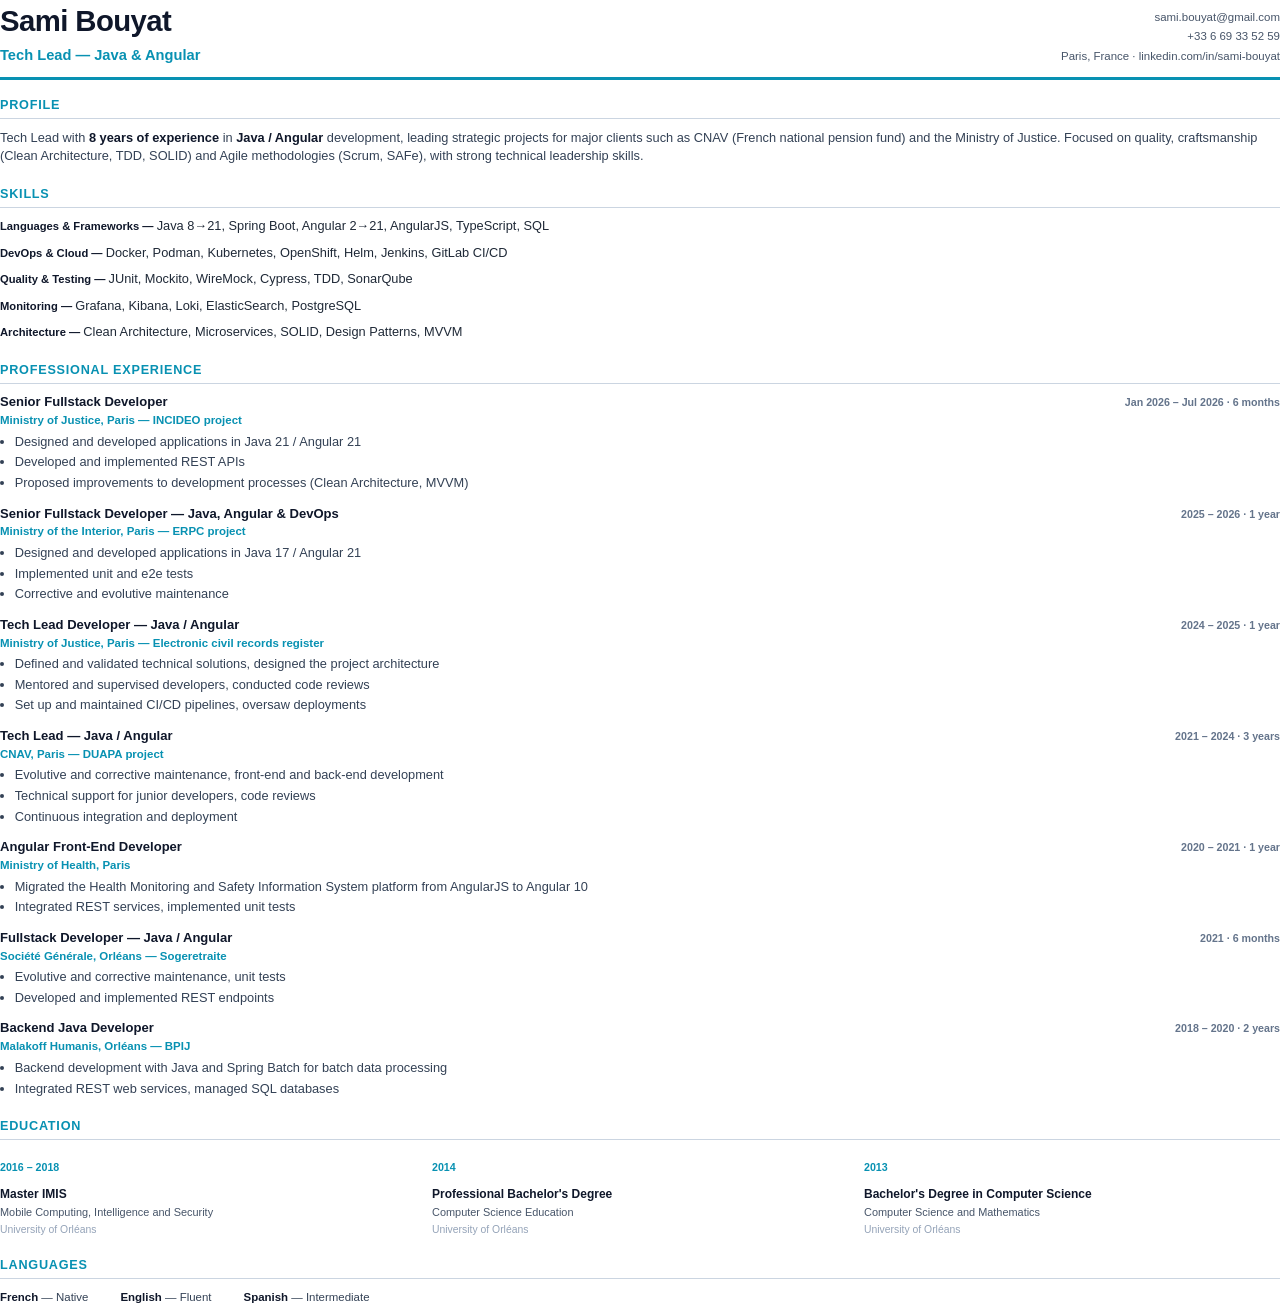
==== cv-src/cv-en.html @ e9520023 "Ajoute un bouton de téléchargement du CV (FR/EN) dans la nav Génère deux CV PDF (une page condensée," ====
<!DOCTYPE html>
<html lang="en">
<head>
<meta charset="UTF-8">
<title>CV — Sami Bouyat</title>
<style>
  @page { size: A4; margin: 16mm 18mm; }
  * { box-sizing: border-box; }
  body {
    margin: 0;
    font-family: 'Helvetica Neue', Arial, sans-serif;
    color: #1f2937;
    font-size: 9.6pt;
    line-height: 1.45;
  }
  .header { display: flex; justify-content: space-between; align-items: flex-end; border-bottom: 2.5pt solid #0891b2; padding-bottom: 8pt; margin-bottom: 12pt; }
  .name { font-size: 22pt; font-weight: 700; color: #0f172a; margin: 0; letter-spacing: -0.02em; }
  .role { font-size: 11pt; font-weight: 600; color: #0891b2; margin: 2pt 0 0; }
  .contact { text-align: right; font-size: 8.6pt; color: #475569; line-height: 1.7; }
  .contact a { color: #475569; text-decoration: none; }

  h2.section {
    font-size: 9.5pt;
    text-transform: uppercase;
    letter-spacing: 0.06em;
    color: #0891b2;
    border-bottom: 0.75pt solid #cbd5e1;
    padding-bottom: 3pt;
    margin: 14pt 0 7pt;
  }
  h2.section:first-of-type { margin-top: 0; }

  .profile { margin: 0; color: #334155; }
  .profile strong { color: #0f172a; }

  .tags { display: flex; flex-wrap: wrap; gap: 4pt; margin: 0; }
  .tag {
    font-size: 7.8pt;
    color: #0f172a;
    background: #f1f5f9;
    border: 0.5pt solid #dbe3ec;
    border-radius: 8pt;
    padding: 2.2pt 7pt;
  }
  .skill-row { margin-bottom: 6pt; }
  .skill-row .cat { font-weight: 700; font-size: 8.4pt; color: #0f172a; display: inline; }

  .job { margin-bottom: 9pt; page-break-inside: avoid; }
  .job-head { display: flex; justify-content: space-between; align-items: baseline; gap: 8pt; }
  .job-title { font-weight: 700; font-size: 9.8pt; color: #0f172a; }
  .job-date { font-size: 8pt; color: #64748b; white-space: nowrap; font-weight: 600; }
  .job-company { font-size: 8.6pt; color: #0891b2; font-weight: 600; margin: 0 0 3pt; }
  .job ul { margin: 2pt 0 0; padding-left: 11pt; }
  .job li { margin-bottom: 1.5pt; color: #334155; }

  .edu-grid { display: flex; gap: 12pt; }
  .edu-item { flex: 1; }
  .edu-date { font-size: 8pt; color: #0891b2; font-weight: 700; }
  .edu-title { font-weight: 700; font-size: 9pt; color: #0f172a; margin: 1pt 0; }
  .edu-sub { font-size: 8.2pt; color: #475569; margin: 0; }
  .edu-school { font-size: 7.8pt; color: #94a3b8; margin: 1pt 0 0; }

  .lang-row { display: flex; gap: 24pt; }
  .lang-item { font-size: 8.6pt; color: #334155; }
  .lang-item b { color: #0f172a; }
</style>
</head>
<body>

  <div class="header">
    <div>
      <p class="name">Sami Bouyat</p>
      <p class="role">Tech Lead — Java &amp; Angular</p>
    </div>
    <div class="contact">
      sami.bouyat@gmail.com<br>
      +33 6 69 33 52 59<br>
      Paris, France · linkedin.com/in/sami-bouyat
    </div>
  </div>

  <h2 class="section">Profile</h2>
  <p class="profile">
    Tech Lead with <strong>8 years of experience</strong> in <strong>Java / Angular</strong> development, leading strategic
    projects for major clients such as CNAV (French national pension fund) and the Ministry of Justice. Focused on quality,
    craftsmanship (Clean Architecture, TDD, SOLID) and Agile methodologies (Scrum, SAFe), with strong technical leadership skills.
  </p>

  <h2 class="section">Skills</h2>
  <div class="skill-row"><span class="cat">Languages &amp; Frameworks — </span><span class="tags" style="display:inline">Java 8→21, Spring Boot, Angular 2→21, AngularJS, TypeScript, SQL</span></div>
  <div class="skill-row"><span class="cat">DevOps &amp; Cloud — </span><span class="tags" style="display:inline">Docker, Podman, Kubernetes, OpenShift, Helm, Jenkins, GitLab CI/CD</span></div>
  <div class="skill-row"><span class="cat">Quality &amp; Testing — </span><span class="tags" style="display:inline">JUnit, Mockito, WireMock, Cypress, TDD, SonarQube</span></div>
  <div class="skill-row"><span class="cat">Monitoring — </span><span class="tags" style="display:inline">Grafana, Kibana, Loki, ElasticSearch, PostgreSQL</span></div>
  <div class="skill-row"><span class="cat">Architecture — </span><span class="tags" style="display:inline">Clean Architecture, Microservices, SOLID, Design Patterns, MVVM</span></div>

  <h2 class="section">Professional Experience</h2>

  <div class="job">
    <div class="job-head"><span class="job-title">Senior Fullstack Developer</span><span class="job-date">Jan 2026 – Jul 2026 · 6 months</span></div>
    <p class="job-company">Ministry of Justice, Paris — INCIDEO project</p>
    <ul>
      <li>Designed and developed applications in Java 21 / Angular 21</li>
      <li>Developed and implemented REST APIs</li>
      <li>Proposed improvements to development processes (Clean Architecture, MVVM)</li>
    </ul>
  </div>

  <div class="job">
    <div class="job-head"><span class="job-title">Senior Fullstack Developer — Java, Angular &amp; DevOps</span><span class="job-date">2025 – 2026 · 1 year</span></div>
    <p class="job-company">Ministry of the Interior, Paris — ERPC project</p>
    <ul>
      <li>Designed and developed applications in Java 17 / Angular 21</li>
      <li>Implemented unit and e2e tests</li>
      <li>Corrective and evolutive maintenance</li>
    </ul>
  </div>

  <div class="job">
    <div class="job-head"><span class="job-title">Tech Lead Developer — Java / Angular</span><span class="job-date">2024 – 2025 · 1 year</span></div>
    <p class="job-company">Ministry of Justice, Paris — Electronic civil records register</p>
    <ul>
      <li>Defined and validated technical solutions, designed the project architecture</li>
      <li>Mentored and supervised developers, conducted code reviews</li>
      <li>Set up and maintained CI/CD pipelines, oversaw deployments</li>
    </ul>
  </div>

  <div class="job">
    <div class="job-head"><span class="job-title">Tech Lead — Java / Angular</span><span class="job-date">2021 – 2024 · 3 years</span></div>
    <p class="job-company">CNAV, Paris — DUAPA project</p>
    <ul>
      <li>Evolutive and corrective maintenance, front-end and back-end development</li>
      <li>Technical support for junior developers, code reviews</li>
      <li>Continuous integration and deployment</li>
    </ul>
  </div>

  <div class="job">
    <div class="job-head"><span class="job-title">Angular Front-End Developer</span><span class="job-date">2020 – 2021 · 1 year</span></div>
    <p class="job-company">Ministry of Health, Paris</p>
    <ul>
      <li>Migrated the Health Monitoring and Safety Information System platform from AngularJS to Angular 10</li>
      <li>Integrated REST services, implemented unit tests</li>
    </ul>
  </div>

  <div class="job">
    <div class="job-head"><span class="job-title">Fullstack Developer — Java / Angular</span><span class="job-date">2021 · 6 months</span></div>
    <p class="job-company">Société Générale, Orléans — Sogeretraite</p>
    <ul>
      <li>Evolutive and corrective maintenance, unit tests</li>
      <li>Developed and implemented REST endpoints</li>
    </ul>
  </div>

  <div class="job">
    <div class="job-head"><span class="job-title">Backend Java Developer</span><span class="job-date">2018 – 2020 · 2 years</span></div>
    <p class="job-company">Malakoff Humanis, Orléans — BPIJ</p>
    <ul>
      <li>Backend development with Java and Spring Batch for batch data processing</li>
      <li>Integrated REST web services, managed SQL databases</li>
    </ul>
  </div>

  <h2 class="section">Education</h2>
  <div class="edu-grid">
    <div class="edu-item">
      <p class="edu-date">2016 – 2018</p>
      <p class="edu-title">Master IMIS</p>
      <p class="edu-sub">Mobile Computing, Intelligence and Security</p>
      <p class="edu-school">University of Orléans</p>
    </div>
    <div class="edu-item">
      <p class="edu-date">2014</p>
      <p class="edu-title">Professional Bachelor's Degree</p>
      <p class="edu-sub">Computer Science Education</p>
      <p class="edu-school">University of Orléans</p>
    </div>
    <div class="edu-item">
      <p class="edu-date">2013</p>
      <p class="edu-title">Bachelor's Degree in Computer Science</p>
      <p class="edu-sub">Computer Science and Mathematics</p>
      <p class="edu-school">University of Orléans</p>
    </div>
  </div>

  <h2 class="section">Languages</h2>
  <div class="lang-row">
    <span class="lang-item"><b>French</b> — Native</span>
    <span class="lang-item"><b>English</b> — Fluent</span>
    <span class="lang-item"><b>Spanish</b> — Intermediate</span>
  </div>

</body>
</html>
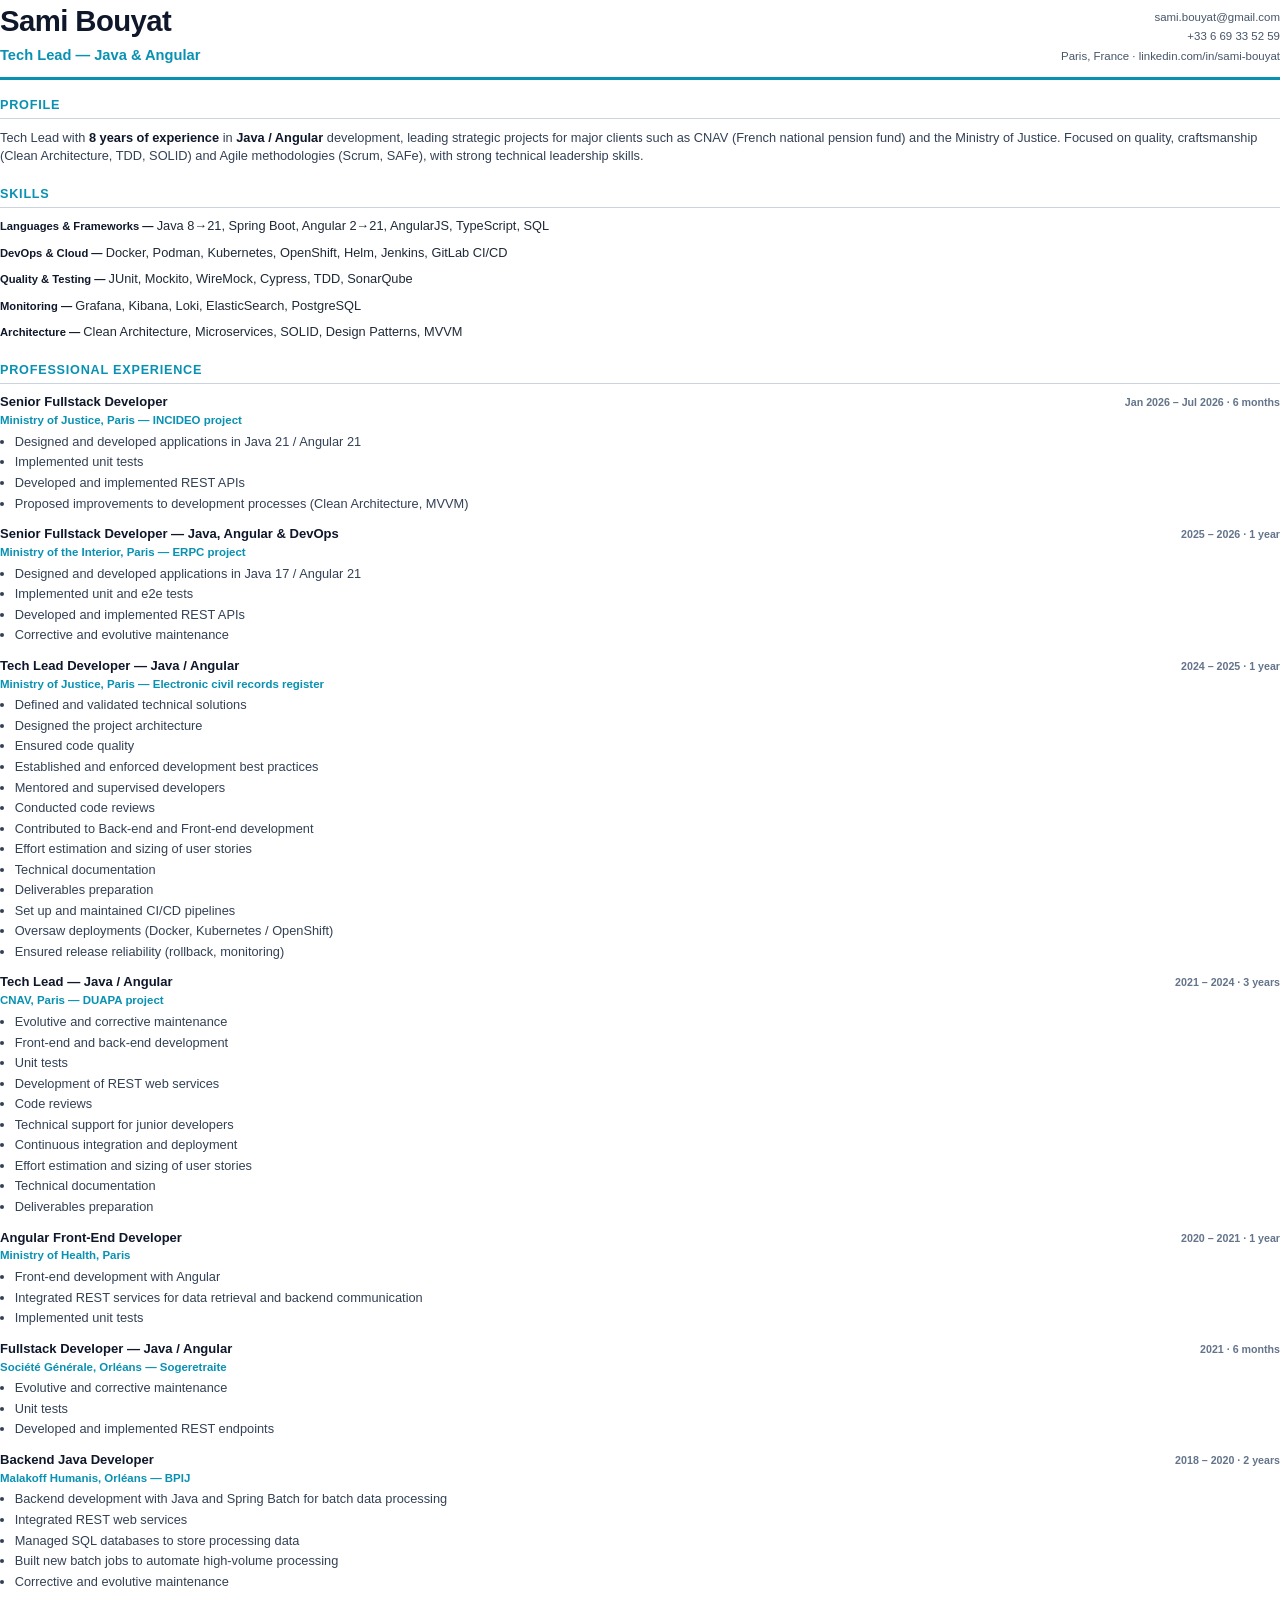
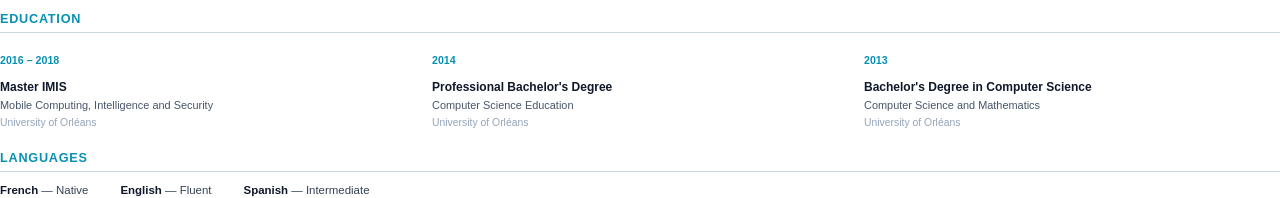
==== commit deee0112: "Complète les CV PDF avec tous les bullet points du CV source Les CV téléchargeables (FR/EN) reprenne" ====
--- a/cv-src/cv-en.html
+++ b/cv-src/cv-en.html
@@ -100,6 +100,7 @@
     <p class="job-company">Ministry of Justice, Paris — INCIDEO project</p>
     <ul>
       <li>Designed and developed applications in Java 21 / Angular 21</li>
+      <li>Implemented unit tests</li>
       <li>Developed and implemented REST APIs</li>
       <li>Proposed improvements to development processes (Clean Architecture, MVVM)</li>
     </ul>
@@ -111,6 +112,7 @@
     <ul>
       <li>Designed and developed applications in Java 17 / Angular 21</li>
       <li>Implemented unit and e2e tests</li>
+      <li>Developed and implemented REST APIs</li>
       <li>Corrective and evolutive maintenance</li>
     </ul>
   </div>
@@ -119,9 +121,19 @@
     <div class="job-head"><span class="job-title">Tech Lead Developer — Java / Angular</span><span class="job-date">2024 – 2025 · 1 year</span></div>
     <p class="job-company">Ministry of Justice, Paris — Electronic civil records register</p>
     <ul>
-      <li>Defined and validated technical solutions, designed the project architecture</li>
-      <li>Mentored and supervised developers, conducted code reviews</li>
-      <li>Set up and maintained CI/CD pipelines, oversaw deployments</li>
+      <li>Defined and validated technical solutions</li>
+      <li>Designed the project architecture</li>
+      <li>Ensured code quality</li>
+      <li>Established and enforced development best practices</li>
+      <li>Mentored and supervised developers</li>
+      <li>Conducted code reviews</li>
+      <li>Contributed to Back-end and Front-end development</li>
+      <li>Effort estimation and sizing of user stories</li>
+      <li>Technical documentation</li>
+      <li>Deliverables preparation</li>
+      <li>Set up and maintained CI/CD pipelines</li>
+      <li>Oversaw deployments (Docker, Kubernetes / OpenShift)</li>
+      <li>Ensured release reliability (rollback, monitoring)</li>
     </ul>
   </div>
 
@@ -129,9 +141,16 @@
     <div class="job-head"><span class="job-title">Tech Lead — Java / Angular</span><span class="job-date">2021 – 2024 · 3 years</span></div>
     <p class="job-company">CNAV, Paris — DUAPA project</p>
     <ul>
-      <li>Evolutive and corrective maintenance, front-end and back-end development</li>
-      <li>Technical support for junior developers, code reviews</li>
+      <li>Evolutive and corrective maintenance</li>
+      <li>Front-end and back-end development</li>
+      <li>Unit tests</li>
+      <li>Development of REST web services</li>
+      <li>Code reviews</li>
+      <li>Technical support for junior developers</li>
       <li>Continuous integration and deployment</li>
+      <li>Effort estimation and sizing of user stories</li>
+      <li>Technical documentation</li>
+      <li>Deliverables preparation</li>
     </ul>
   </div>
 
@@ -139,8 +158,9 @@
     <div class="job-head"><span class="job-title">Angular Front-End Developer</span><span class="job-date">2020 – 2021 · 1 year</span></div>
     <p class="job-company">Ministry of Health, Paris</p>
     <ul>
-      <li>Migrated the Health Monitoring and Safety Information System platform from AngularJS to Angular 10</li>
-      <li>Integrated REST services, implemented unit tests</li>
+      <li>Front-end development with Angular</li>
+      <li>Integrated REST services for data retrieval and backend communication</li>
+      <li>Implemented unit tests</li>
     </ul>
   </div>
 
@@ -148,7 +168,8 @@
     <div class="job-head"><span class="job-title">Fullstack Developer — Java / Angular</span><span class="job-date">2021 · 6 months</span></div>
     <p class="job-company">Société Générale, Orléans — Sogeretraite</p>
     <ul>
-      <li>Evolutive and corrective maintenance, unit tests</li>
+      <li>Evolutive and corrective maintenance</li>
+      <li>Unit tests</li>
       <li>Developed and implemented REST endpoints</li>
     </ul>
   </div>
@@ -158,7 +179,10 @@
     <p class="job-company">Malakoff Humanis, Orléans — BPIJ</p>
     <ul>
       <li>Backend development with Java and Spring Batch for batch data processing</li>
-      <li>Integrated REST web services, managed SQL databases</li>
+      <li>Integrated REST web services</li>
+      <li>Managed SQL databases to store processing data</li>
+      <li>Built new batch jobs to automate high-volume processing</li>
+      <li>Corrective and evolutive maintenance</li>
     </ul>
   </div>
 
